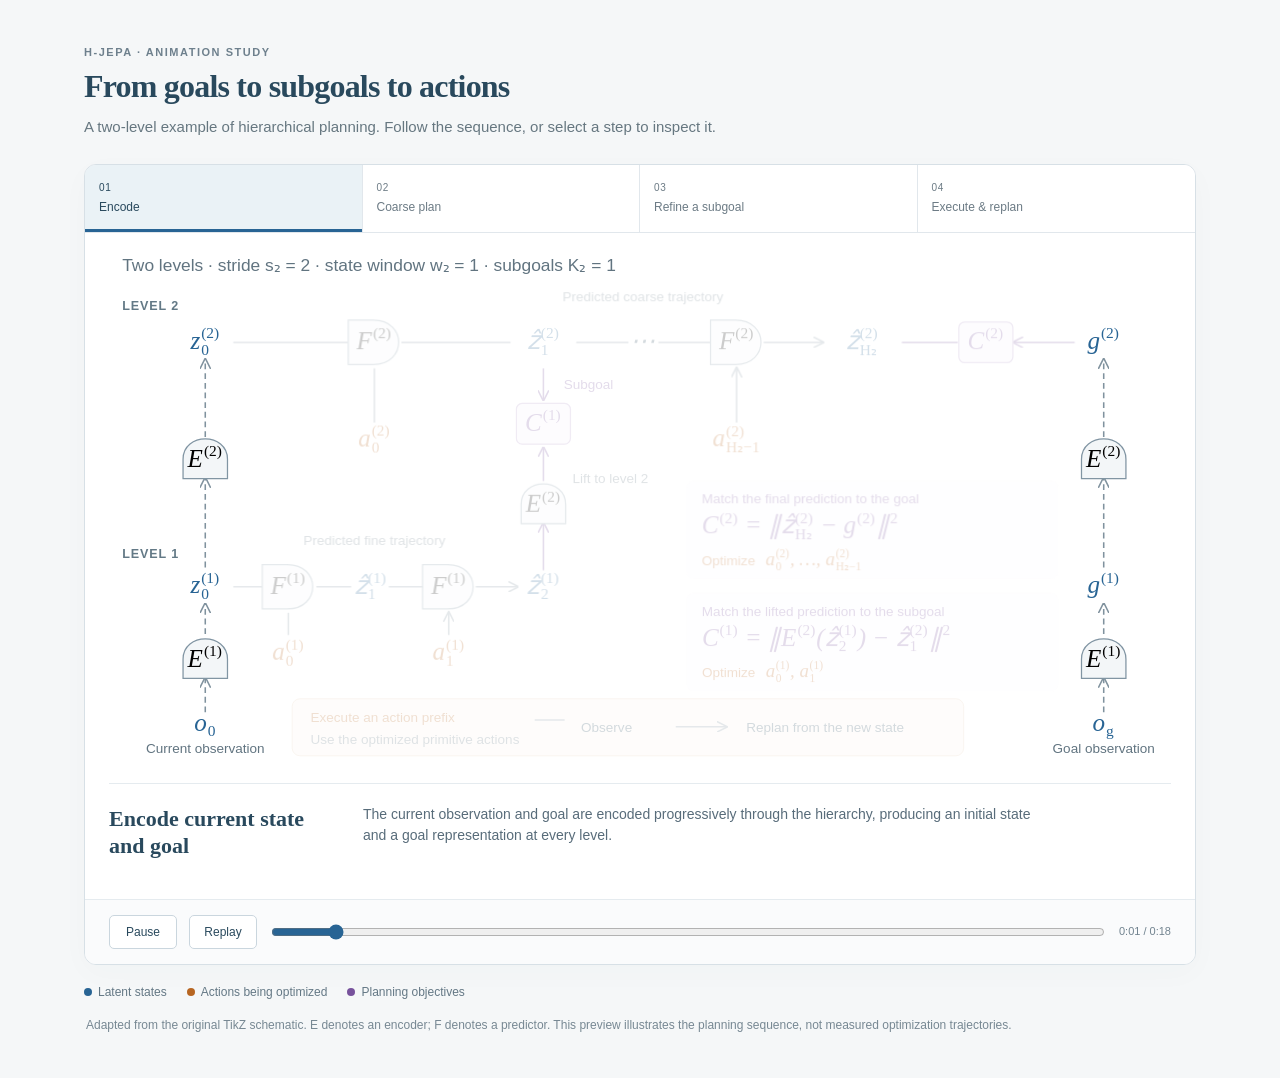
==== assets/videos/hierarchical-planning.html @ ba29eaf5 "Refine website copy and add planning and abstraction animations" ====
<!doctype html>
<html lang="en">
<head>
<meta charset="utf-8">
<meta name="viewport" content="width=device-width, initial-scale=1">
<title>H-JEPA · Hierarchical planning animation</title>
<script>if (new URLSearchParams(location.search).has('embed')) document.documentElement.classList.add('embedded');</script>
<style>
:root { color-scheme: light; --ink:#29495d; --state:#286494; --action:#b76622; --cost:#77529c; --line:#b5c6d2; }
* { box-sizing:border-box; }
body { margin:0; background:#f5f7f8; color:var(--ink); font:15px/1.55 -apple-system,BlinkMacSystemFont,"Segoe UI",sans-serif; }
main { max-width:1160px; padding:44px 24px; margin:auto; }
.eyebrow { margin:0 0 6px; color:#6e808d; font-size:11px; font-weight:650; letter-spacing:.14em; text-transform:uppercase; }
h1 { margin:0; font:600 32px/1.2 Georgia,serif; letter-spacing:-.025em; }
.intro { margin:10px 0 25px; color:#667780; }
.card { background:white; border:1px solid #d7e0e6; border-radius:12px; overflow:hidden; box-shadow:0 8px 30px #29495d06; }
.steps { display:grid; grid-template-columns:repeat(4,1fr); border-bottom:1px solid #e1e7ec; }
button { font:inherit; cursor:pointer; }
.step { padding:15px 14px; border:0; border-right:1px solid #e1e7ec; background:white; color:#6c7b85; text-align:left; font-size:12px; transition:background .2s; }
.step:last-child { border-right:0; }
.step span { display:block; font-size:10px; letter-spacing:.08em; margin-bottom:3px; }
.step[aria-current="step"] { background:#eaf2f6; color:var(--ink); box-shadow:inset 0 -3px var(--state); }
.step:hover { background:#f2f6f8; }
:focus-visible { outline:3px solid #b76622; outline-offset:-3px; }
.diagram-scroll { overflow-x:auto; padding:4px 14px 0; }
svg { display:block; width:100%; height:auto; min-width:700px; }
svg text { font-family:-apple-system,BlinkMacSystemFont,"Segoe UI",sans-serif; fill:var(--ink); }
svg .math, svg .math text { font-family:"STIX Two Text","STIXGeneral","Cambria Math","Times New Roman",serif; font-style:italic; font-weight:400; font-size:26px; }
svg .math text { fill:inherit; white-space:pre; }
svg .math .math-script { font-size:16px; font-style:normal; }
svg .state { fill:var(--state); }
svg .action { fill:var(--action); }
svg .cost { fill:var(--cost); }
svg .small { font-size:14px; fill:#617480; }
svg .diagram-meta { font-size:18px; }
svg .label { font-size:14px; font-weight:500; }
svg .level { font-size:13px; font-weight:600; fill:#637986; letter-spacing:.07em; }
.wire { fill:none; stroke:#80929e; stroke-width:1.6; marker-end:url(#arrow); }
.wire.purple { stroke:var(--cost); marker-end:url(#purple-arrow); }
.gate { fill:#f3f6f8; stroke:#8195a3; stroke-width:1.3; }
.objective { fill:#f5f1fa; stroke:#b49cc9; stroke-width:1.3; }
[data-phase] { opacity:.2; transition:opacity .5s; }
[data-phase].done { opacity:.8; }
[data-phase].active { opacity:1; }
.active .wire { stroke-dasharray:6 4; animation:flow .8s linear infinite; }
@keyframes flow { to { stroke-dashoffset:-20; } }
.halo { fill:#eaf2f6; stroke:#94b5cc; stroke-width:1.2; }
.active .halo { animation:breathe 2s ease-in-out infinite; }
@keyframes breathe { 50% { stroke-width:3; } }
.execution { transition:opacity .5s; }
.description { margin:0 24px; border-top:1px solid #e5ebef; padding:20px 0; min-height:116px; display:grid; grid-template-columns:230px 1fr; gap:24px; align-items:start; }
.description h2 { font:600 22px/1.25 Georgia,serif; margin:1px 0 0; }
.description p { color:#586c7a; margin:0; font-size:14px; max-width:690px; }
.controls { display:flex; align-items:center; gap:12px; padding:15px 24px; background:#fafbfc; border-top:1px solid #e5ebef; }
.control { padding:7px 14px; border:1px solid #cad6de; border-radius:5px; background:white; color:var(--ink); font-size:12px; min-width:68px; }
.control:hover { background:#eaf2f6; }
input[type=range] { flex:1; min-width:50px; accent-color:var(--state); cursor:pointer; }
.time { white-space:nowrap; font-size:11px; color:#71838f; font-variant-numeric:tabular-nums; }
.note { color:#778893; font-size:12px; margin:14px 2px 0; }
.legend { display:flex; gap:20px; flex-wrap:wrap; margin-top:18px; font-size:12px; color:#647885; }
.legend i { display:inline-block; width:8px; height:8px; border-radius:50%; margin-right:6px; }
.paused .active .wire,.paused .active .halo { animation-play-state:paused; }
@media(max-width:650px) {
 main { padding:24px 12px; } h1 { font-size:27px; } .intro { font-size:13px; }
 .step { padding:12px 8px; font-size:11px; } .step span { font-size:9px; }
 .description { grid-template-columns:1fr; gap:8px; margin:0 16px; min-height:180px; }
 .description h2 { font-size:21px; } .description p { font-size:13px; }
 .controls { padding:12px; gap:8px; } .control { padding:7px 10px; min-width:54px; }
 .time { display:none; } .diagram-scroll { padding:0 6px; }
}
@media(prefers-reduced-motion:reduce) { * { transition:none !important; } .active .wire,.active .halo { animation:none; } }
.embedded body { background:white; }
.embedded main { max-width:none; padding:0; }
.embedded .eyebrow,.embedded h1,.embedded .intro,.embedded .legend,.embedded .note { display:none; }
</style>
</head>
<body>
<main>
<p class="eyebrow">H-JEPA · Animation study</p>
<h1>From goals to subgoals to actions</h1>
<p class="intro">A two-level example of hierarchical planning. Follow the sequence, or select a step to inspect it.</p>
<div class="card" id="animation">
<nav class="steps" aria-label="Animation steps">
<button class="step" data-step="0" aria-current="step"><span>01</span>Encode</button>
<button class="step" data-step="1"><span>02</span>Coarse plan</button>
<button class="step" data-step="2"><span>03</span>Refine a subgoal</button>
<button class="step" data-step="3"><span>04</span>Execute &amp; replan</button>
</nav>
<div class="diagram-scroll" tabindex="0" role="region" aria-label="Planning diagram; scroll horizontally on small screens">
<svg viewBox="0 0 1120 565" role="img" aria-labelledby="diagram-title diagram-desc">
<title id="diagram-title">Two-level hierarchical planning</title>
<desc id="diagram-desc">Encode current and goal observations at both levels. Optimize level-2 macro-actions to approach the goal. Use the first level-2 prediction as a subgoal. Optimize two level-1 primitive actions by comparing their final prediction, lifted through the level-2 encoder, with that subgoal. Execute an action prefix, observe, and replan.</desc>
<defs>
 <marker id="arrow" markerWidth="7" markerHeight="7" refX="6" refY="3.5" orient="auto"><path d="M0 0L7 3.5L0 7" fill="none" stroke="#80929e"/></marker>
 <marker id="purple-arrow" markerWidth="7" markerHeight="7" refX="6" refY="3.5" orient="auto"><path d="M0 0L7 3.5L0 7" fill="none" stroke="#77529c"/></marker>
 <g id="encoder"><path class="gate" d="M-23 19V-1C-23-29 23-29 23-1V19Z"/></g>
 <g id="predictor"><path class="gate" d="M-27-23H-1C34-23 34 23-1 23H-27Z"/></g>
</defs>
<text x="24" y="35" class="small diagram-meta">Two levels · stride s₂ = 2 · state window w₂ = 1 · subgoals K₂ = 1</text>
<text x="24" y="76" class="level">LEVEL 2</text>
<text x="24" y="332" class="level">LEVEL 1</text>
<!-- Initial and goal encoding columns, mirroring the TikZ. -->
<g data-phase="0" data-also="1,2">
 <path class="wire" d="M110 492V457"/><path class="wire" d="M110 411V380"/><path class="wire" d="M110 342V250"/><path class="wire" d="M110 207V127"/>
 <path class="wire" d="M1040 492V457"/><path class="wire" d="M1040 411V380"/><path class="wire" d="M1040 342V250"/><path class="wire" d="M1040 207V127"/>
 <use href="#encoder" x="110" y="438"/><use href="#encoder" x="110" y="231"/>
 <use href="#encoder" x="1040" y="438"/><use href="#encoder" x="1040" y="231"/>
 <g text-anchor="middle">
 <text x="110" y="511" class="math state" data-math="o_{0}">o₀</text><text x="110" y="534" class="small">Current observation</text>
 <text x="1040" y="511" class="math state" data-math="o_{g}">o<tspan baseline-shift="sub" font-size="13">g</tspan></text><text x="1040" y="534" class="small">Goal observation</text>
 <text x="110" y="445" class="math" data-math="E^{(1)}">E¹</text><text x="110" y="238" class="math" data-math="E^{(2)}">E²</text>
 <text x="1040" y="445" class="math" data-math="E^{(1)}">E¹</text><text x="1040" y="238" class="math" data-math="E^{(2)}">E²</text>
 <text x="110" y="369" class="math state" data-math="z_{0}^{(1)}">z₀⁽¹⁾</text><text x="110" y="116" class="math state" data-math="z_{0}^{(2)}">z₀⁽²⁾</text>
 <text x="1040" y="369" class="math state" data-math="g^{(1)}">g⁽¹⁾</text><text x="1040" y="116" class="math state" data-math="g^{(2)}">g⁽²⁾</text>
 </g>
</g>
<!-- Coarse rollout and goal objective. -->
<g data-phase="1">
 <path class="wire" d="M139 109H258M313 109H426M494 109H548M579 109H633M688 109H749"/>
 <path class="wire purple" d="M831 109H889M1010 109H947"/>
 <use href="#predictor" x="285" y="109"/><use href="#predictor" x="660" y="109"/>
 <text x="285" y="116" class="math" text-anchor="middle" data-math="F^{(2)}">F²</text><text x="660" y="116" class="math" text-anchor="middle" data-math="F^{(2)}">F²</text>
 <text x="563" y="116" class="math" text-anchor="middle">⋯</text>
 <text x="790" y="116" class="math state" text-anchor="middle" data-math="ẑ_{H₂}^{(2)}">ẑ<tspan baseline-shift="sub" font-size="13">H₂</tspan><tspan baseline-shift="super" font-size="13">(2)</tspan></text>
 <rect x="890" y="88" width="56" height="42" rx="6" class="objective"/><text x="918" y="116" class="math cost" text-anchor="middle" data-math="C^{(2)}">C²</text>
 <path class="wire" d="M285 192V136M660 192V136"/>
 <text x="285" y="217" class="math action" text-anchor="middle" data-math="a_{0}^{(2)}">a₀⁽²⁾</text>
 <text x="660" y="217" class="math action" text-anchor="middle" data-math="a_{H₂−1}^{(2)}">a<tspan baseline-shift="sub" font-size="13">H₂−1</tspan><tspan baseline-shift="super" font-size="13">(2)</tspan></text>
 <text x="563" y="66" class="small" text-anchor="middle">Predicted coarse trajectory</text>
 <rect x="608" y="252" width="385" height="102" rx="7" fill="#faf8fc"/>
 <text x="624" y="276" class="label cost">Match the final prediction to the goal</text>
 <text x="624" y="307" class="math cost" data-math="C^{(2)} = ‖ẑ_{H₂}^{(2)} − g^{(2)}‖^{2}">C² = ‖ẑ<tspan baseline-shift="sub" font-size="13">H₂</tspan><tspan baseline-shift="super" font-size="13">(2)</tspan> − g⁽²⁾‖²</text>
 <g transform="translate(624 340)" class="optimization-line">
  <text x="0" y="0" class="label action">Optimize</text>
  <g transform="translate(66 0) scale(.75)"><text x="0" y="0" class="math action" data-math="a_{0}^{(2)}, …, a_{H₂−1}^{(2)}">a₀⁽²⁾, …, a⁽²⁾<tspan baseline-shift="sub" font-size="16">H₂−1</tspan></text></g>
 </g>
</g>
<!-- First coarse prediction becomes the lower-level target. -->
<g data-phase="2" data-also="1">
 <text x="460" y="116" class="math state" text-anchor="middle" data-math="ẑ_{1}^{(2)}">ẑ₁⁽²⁾</text>
</g>
<g data-phase="2">
 <path class="wire purple" d="M460 136V168.333"/>
 <text x="481" y="157" class="label cost">Subgoal</text>
 <rect x="432" y="172.333" width="56" height="42" rx="6" class="objective"/>
 <text x="460" y="200.333" class="math cost" text-anchor="middle" data-math="C^{(1)}">C¹</text>
</g>
<!-- Fine rollout: two primitive actions and lift into level-2 space. -->
<g data-phase="2" data-delay="1">
 <text x="285" y="319" class="small" text-anchor="middle">Predicted fine trajectory</text>
 <path class="wire" d="M139 362H169M225 362H261M300 362H335M390 362H433"/>
 <use href="#predictor" x="196" y="362"/><use href="#predictor" x="362" y="362"/>
 <g text-anchor="middle">
 <text x="196" y="369" class="math" data-math="F^{(1)}">F¹</text><text x="362" y="369" class="math" data-math="F^{(1)}">F¹</text>
 <text x="281" y="369" class="math state" data-math="ẑ_{1}^{(1)}">ẑ₁⁽¹⁾</text><text x="460" y="369" class="math state" data-math="ẑ_{2}^{(1)}">ẑ₂⁽¹⁾</text>
 <text x="196" y="438" class="math action" data-math="a_{0}^{(1)}">a₀⁽¹⁾</text><text x="362" y="438" class="math action" data-math="a_{1}^{(1)}">a₁⁽¹⁾</text>
 </g>
 <path class="wire" d="M196 412V389M362 412V389"/>
 <path class="wire purple" d="M460 345V296.667"/><path class="wire purple" d="M460 252.667V218.333"/>
 <use href="#encoder" x="460" y="277.667"/><text x="460" y="284.667" class="math" text-anchor="middle" data-math="E^{(2)}">E²</text>
 <text x="490" y="255" class="small">Lift to level 2</text>
 <rect x="608" y="368" width="385" height="102" rx="7" fill="#faf8fc"/>
 <text x="624" y="392" class="label cost">Match the lifted prediction to the subgoal</text>
 <text x="624" y="423" class="math cost" data-math="C^{(1)} = ‖E^{(2)}(ẑ_{2}^{(1)}) − ẑ_{1}^{(2)}‖^{2}">C¹ = ‖E²(ẑ₂⁽¹⁾) − ẑ₁⁽²⁾‖²</text>
 <g transform="translate(624 456)" class="optimization-line">
  <text x="0" y="0" class="label action">Optimize</text>
  <g transform="translate(66 0) scale(.75)"><text x="0" y="0" class="math action" data-math="a_{0}^{(1)}, a_{1}^{(1)}">a₀⁽¹⁾, a₁⁽¹⁾</text></g>
 </g>
</g>
<!-- Execution is an explanatory addition to the source schematic. -->
<g data-phase="3" class="execution">
 <rect x="200" y="478" width="695" height="59" rx="8" fill="#fbf5ee" stroke="#e8cfb5"/>
 <text x="219" y="502" class="label action">Execute an action prefix</text>
 <text x="219" y="525" class="small">Use the optimized primitive actions</text>
 <path class="wire" d="M451 500H482M597 507H649"/>
 <text x="499" y="512" class="label">Observe</text><text x="670" y="512" class="label">Replan from the new state</text>
</g>
</svg>
</div>
<div class="description" aria-live="off">
<h2 id="step-title">Encode current state and goal</h2>
<p id="step-description">The current observation and goal are encoded progressively through the hierarchy, producing an initial state and a goal representation at every level.</p>
</div>
<div class="controls">
<button class="control" id="toggle" aria-label="Pause animation">Pause</button>
<button class="control" id="replay">Replay</button>
<input id="timeline" type="range" min="0" max="18" step="0.05" value="0" aria-label="Animation timeline, in seconds">
<span class="time" id="time">0:00 / 0:18</span>
</div>
</div>
<div class="legend" aria-label="Diagram legend"><span><i style="background:#286494"></i>Latent states</span><span><i style="background:#b76622"></i>Actions being optimized</span><span><i style="background:#77529c"></i>Planning objectives</span></div>
<p class="note">Adapted from the original TikZ schematic. E denotes an encoder; F denotes a predictor. This preview illustrates the planning sequence, not measured optimization trajectories.</p>
<noscript><p>Enable JavaScript to play the animation. The diagram’s full description is available to screen readers.</p></noscript>
</main>
<script>
// Set mathematical indices with one font and explicit SVG baselines.
// Each original text label remains a readable fallback until fonts are ready.
function typesetDiagramMath() {
 const ns = 'http://www.w3.org/2000/svg';
 for (const source of document.querySelectorAll('svg text[data-math]')) {
  const group = document.createElementNS(ns, 'g');
  group.setAttribute('class', source.getAttribute('class'));
  group.setAttribute('role', 'img');
  group.setAttribute('aria-label', source.textContent);
  source.after(group);
  const addText = (text, x, y, script = false) => {
   const node = document.createElementNS(ns, 'text');
   node.textContent = text;
   node.setAttribute('x', x);
   node.setAttribute('y', y);
   if (script) node.setAttribute('class', 'math-script');
   group.append(node);
   return node.getComputedTextLength();
  };
  let cursor = 0;
  for (const token of source.dataset.math.matchAll(/([^_^]+)((?:[_^]\{[^}]+\})*)/g)) {
   cursor += addText(token[1], cursor, 0);
   let scriptWidth = 0;
   for (const script of token[2].matchAll(/([_^])\{([^}]+)\}/g)) {
    scriptWidth = Math.max(scriptWidth, addText(script[2], cursor + 1, script[1] === '^' ? -11 : 6, true));
   }
   if (scriptWidth) cursor += scriptWidth + 2;
  }
  const anchor = source.getAttribute('text-anchor') || source.parentElement.getAttribute('text-anchor');
  const x = Number(source.getAttribute('x')) - (anchor === 'middle' ? cursor / 2 : anchor === 'end' ? cursor : 0);
  group.setAttribute('text-anchor', 'start');
  group.setAttribute('transform', `translate(${x},${source.getAttribute('y')})`);
  source.remove();
 }
}
document.fonts.ready.then(typesetDiagramMath);
const stages = [
 ['Encode current state and goal', 'The current observation and goal are encoded progressively through the hierarchy, producing an initial state and a goal representation at every level.'],
 ['Plan toward the goal', 'The level-2 planner optimizes macro-actions by unrolling its predictor over candidate action sequences. Its objective compares the final predicted state with the goal in the level-2 latent space.'],
 ['Refine a subgoal', 'The first optimized level-2 prediction becomes the target for level 1. The level-1 planner optimizes primitive actions by mapping its final prediction through the level-2 encoder E⁽²⁾ and comparing it with this subgoal.'],
 ['Execute, observe, and replan', 'The lowest level executes a prefix of its optimized actions. A new observation provides the starting state for the next planning cycle; the goal stays fixed.']
];
const stageDurations = [4, 4, 6, 4];
const stageStarts = stageDurations.map((_, index) => stageDurations.slice(0, index).reduce((sum, seconds) => sum + seconds, 0));
const duration = stageDurations.reduce((sum, seconds) => sum + seconds, 0);
const card = document.querySelector('#animation');
const timeline = document.querySelector('#timeline');
timeline.max = duration;
const toggle = document.querySelector('#toggle');
const steps = [...document.querySelectorAll('[data-step]')];
const groups = [...document.querySelectorAll('[data-phase]')];
const motion = matchMedia('(prefers-reduced-motion: reduce)');
let playing = !motion.matches, elapsed = 0, previousTime = null, currentStage = -1;
function render() {
 const nextStage = stageStarts.findIndex(start => start > elapsed);
 const stage = nextStage === -1 ? stages.length - 1 : nextStage - 1;
 const stageElapsed = elapsed - stageStarts[stage];
 for (const group of groups) {
  const first = Number(group.dataset.phase);
  const active = (first === stage && stageElapsed >= Number(group.dataset.delay || 0)) || (group.dataset.also || '').split(',').filter(Boolean).map(Number).includes(stage);
  group.classList.toggle('active', active);
  group.classList.toggle('done', !active && first < stage);
 }
 if (stage !== currentStage) {
  currentStage = stage;
  for (const button of steps) {
   if (Number(button.dataset.step) === stage) button.setAttribute('aria-current', 'step');
   else button.removeAttribute('aria-current');
  }
  document.querySelector('#step-title').textContent = stages[stage][0];
  document.querySelector('#step-description').textContent = stages[stage][1];
 }
 timeline.value = elapsed;
 timeline.setAttribute('aria-valuetext', `${Math.floor(elapsed)} seconds: ${stages[stage][0]}`);
 document.querySelector('#time').textContent = `0:${String(Math.floor(elapsed)).padStart(2, '0')} / 0:${duration}`;
}
function setPlaying(value) {
 playing = value;
 previousTime = null;
 card.classList.toggle('paused', !playing);
 toggle.textContent = playing ? 'Pause' : 'Play';
 toggle.setAttribute('aria-label', playing ? 'Pause animation' : 'Play animation');
}
toggle.addEventListener('click', () => setPlaying(!playing));
document.querySelector('#replay').addEventListener('click', () => { elapsed = 0; setPlaying(true); render(); });
for (const button of steps) button.addEventListener('click', () => { elapsed = stageStarts[Number(button.dataset.step)]; setPlaying(false); render(); });
timeline.addEventListener('input', () => { elapsed = Number(timeline.value); setPlaying(false); render(); });
motion.addEventListener('change', event => { if (event.matches) setPlaying(false); });
document.addEventListener('visibilitychange', () => { previousTime = null; });
function tick(now) {
 if (playing && !document.hidden) {
  if (previousTime !== null) elapsed = (elapsed + Math.min((now - previousTime) / 1000, .1)) % duration;
  previousTime = now;
  render();
 }
 requestAnimationFrame(tick);
}
setPlaying(playing);
render();
requestAnimationFrame(tick);
</script>
</body>
</html>
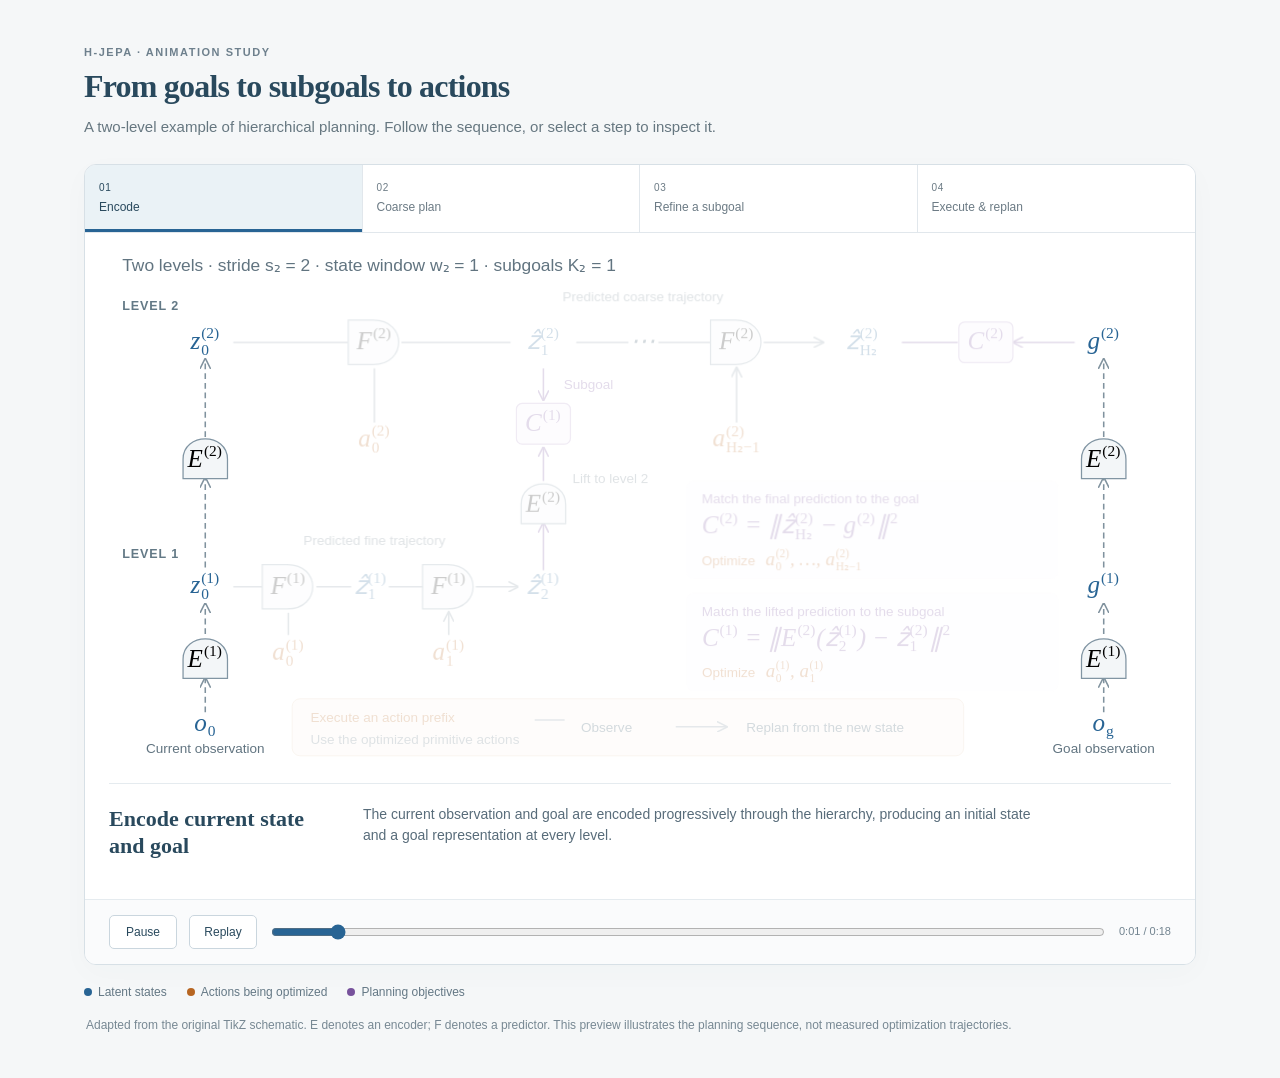
==== commit 79ac01d8: "Add training animation and refine website presentation" ====
--- a/assets/videos/hierarchical-planning.html
+++ b/assets/videos/hierarchical-planning.html
@@ -245,7 +245,8 @@
 const steps = [...document.querySelectorAll('[data-step]')];
 const groups = [...document.querySelectorAll('[data-phase]')];
 const motion = matchMedia('(prefers-reduced-motion: reduce)');
-let playing = !motion.matches, elapsed = 0, previousTime = null, currentStage = -1;
+let frameVisible = window.parent === window;
+let playing = frameVisible && !motion.matches, elapsed = 0, previousTime = null, currentStage = -1;
 function render() {
  const nextStage = stageStarts.findIndex(start => start > elapsed);
  const stage = nextStage === -1 ? stages.length - 1 : nextStage - 1;
@@ -276,6 +277,15 @@
  toggle.textContent = playing ? 'Pause' : 'Play';
  toggle.setAttribute('aria-label', playing ? 'Pause animation' : 'Play animation');
 }
+window.addEventListener('message', event => {
+ if (window.parent === window || event.source !== window.parent || event.origin !== location.origin) return;
+ if (event.data?.type !== 'hjepa-animation-visibility' || typeof event.data.visible !== 'boolean') return;
+ if (frameVisible === event.data.visible) return;
+ frameVisible = event.data.visible;
+ elapsed = 0;
+ setPlaying(frameVisible && !motion.matches);
+ render();
+});
 toggle.addEventListener('click', () => setPlaying(!playing));
 document.querySelector('#replay').addEventListener('click', () => { elapsed = 0; setPlaying(true); render(); });
 for (const button of steps) button.addEventListener('click', () => { elapsed = stageStarts[Number(button.dataset.step)]; setPlaying(false); render(); });
@@ -283,7 +293,7 @@
 motion.addEventListener('change', event => { if (event.matches) setPlaying(false); });
 document.addEventListener('visibilitychange', () => { previousTime = null; });
 function tick(now) {
- if (playing && !document.hidden) {
+ if (playing && frameVisible && !document.hidden) {
   if (previousTime !== null) elapsed = (elapsed + Math.min((now - previousTime) / 1000, .1)) % duration;
   previousTime = now;
   render();
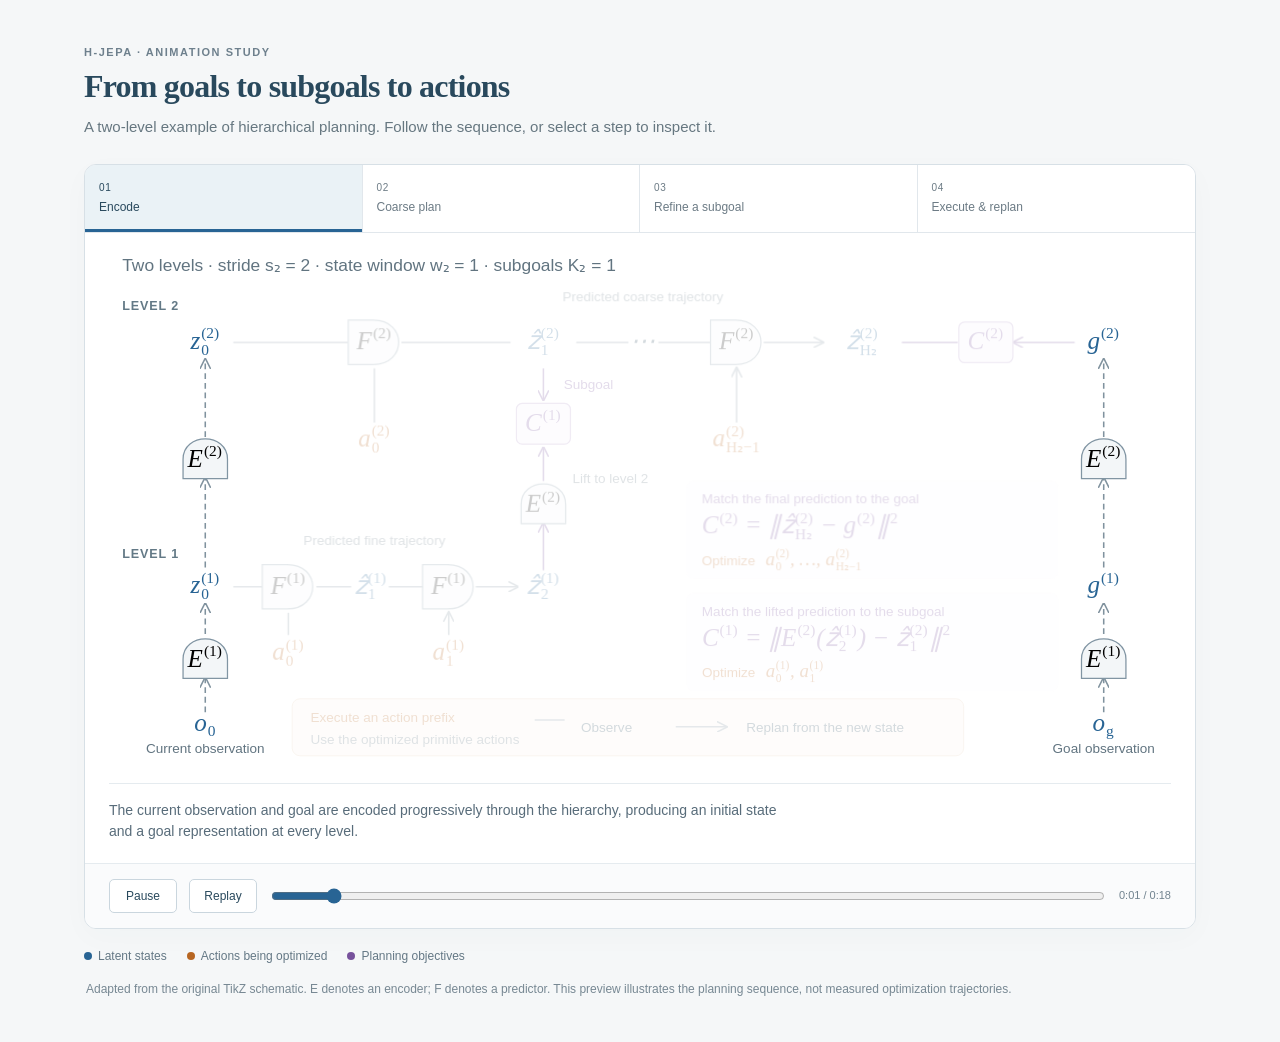
==== commit 7f62e7be: "Add execution comparison videos and streamline results presentation" ====
--- a/assets/videos/hierarchical-planning.html
+++ b/assets/videos/hierarchical-planning.html
@@ -48,8 +48,7 @@
 .active .halo { animation:breathe 2s ease-in-out infinite; }
 @keyframes breathe { 50% { stroke-width:3; } }
 .execution { transition:opacity .5s; }
-.description { margin:0 24px; border-top:1px solid #e5ebef; padding:20px 0; min-height:116px; display:grid; grid-template-columns:230px 1fr; gap:24px; align-items:start; }
-.description h2 { font:600 22px/1.25 Georgia,serif; margin:1px 0 0; }
+.description { margin:0 24px; border-top:1px solid #e5ebef; padding:16px 0; min-height:80px; }
 .description p { color:#586c7a; margin:0; font-size:14px; max-width:690px; }
 .controls { display:flex; align-items:center; gap:12px; padding:15px 24px; background:#fafbfc; border-top:1px solid #e5ebef; }
 .control { padding:7px 14px; border:1px solid #cad6de; border-radius:5px; background:white; color:var(--ink); font-size:12px; min-width:68px; }
@@ -63,8 +62,8 @@
 @media(max-width:650px) {
  main { padding:24px 12px; } h1 { font-size:27px; } .intro { font-size:13px; }
  .step { padding:12px 8px; font-size:11px; } .step span { font-size:9px; }
- .description { grid-template-columns:1fr; gap:8px; margin:0 16px; min-height:180px; }
- .description h2 { font-size:21px; } .description p { font-size:13px; }
+ .description { margin:0 16px; min-height:116px; }
+ .description p { font-size:13px; }
  .controls { padding:12px; gap:8px; } .control { padding:7px 10px; min-width:54px; }
  .time { display:none; } .diagram-scroll { padding:0 6px; }
 }
@@ -178,7 +177,6 @@
 </svg>
 </div>
 <div class="description" aria-live="off">
-<h2 id="step-title">Encode current state and goal</h2>
 <p id="step-description">The current observation and goal are encoded progressively through the hierarchy, producing an initial state and a goal representation at every level.</p>
 </div>
 <div class="controls">
@@ -263,7 +261,6 @@
    if (Number(button.dataset.step) === stage) button.setAttribute('aria-current', 'step');
    else button.removeAttribute('aria-current');
   }
-  document.querySelector('#step-title').textContent = stages[stage][0];
   document.querySelector('#step-description').textContent = stages[stage][1];
  }
  timeline.value = elapsed;
